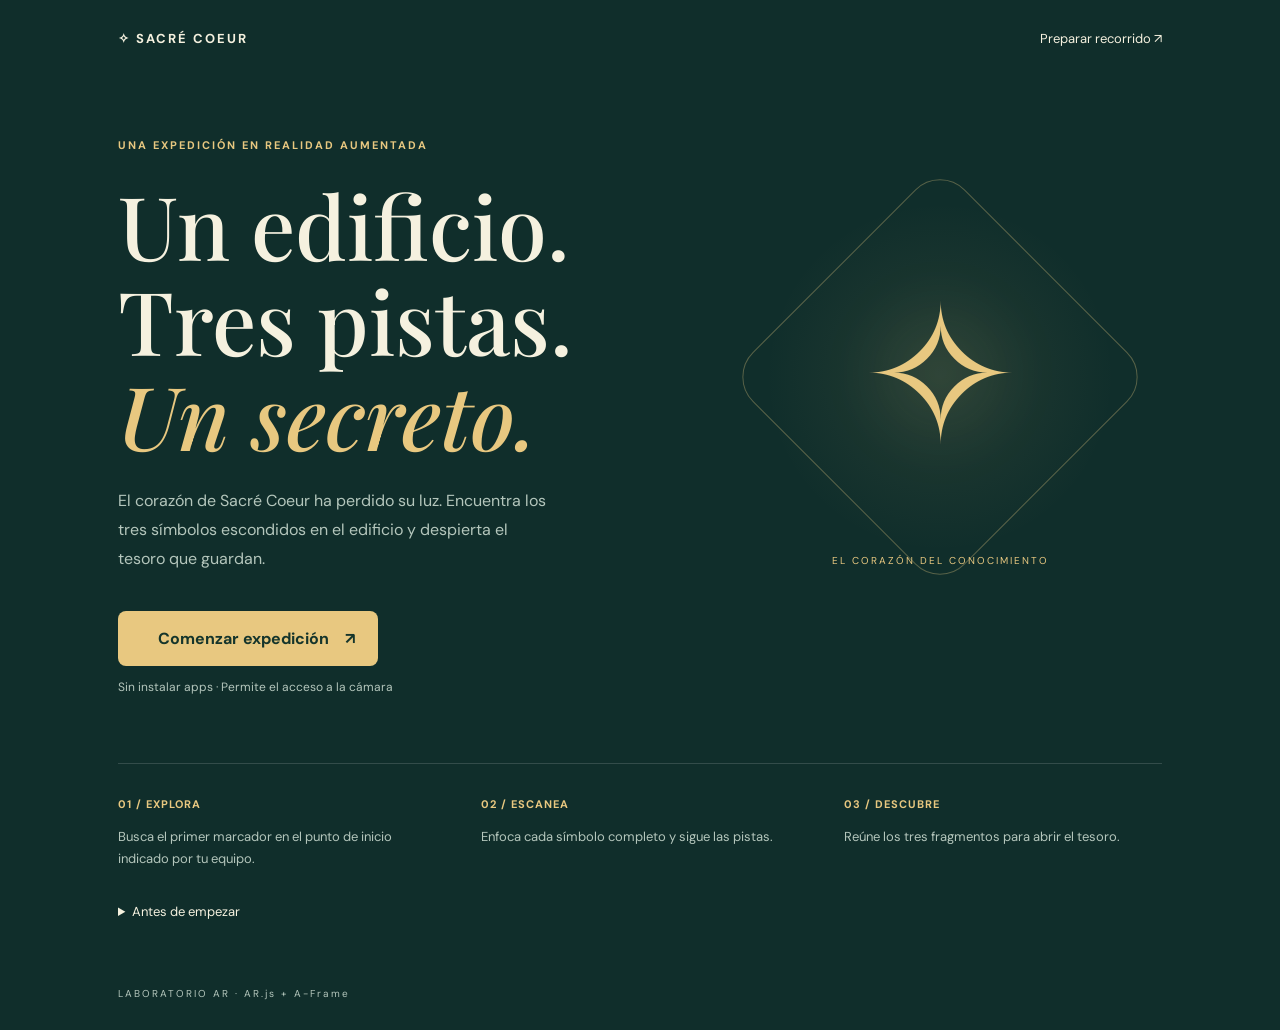
==== index.html @ b7a3cddf "initial commit" ====
<!doctype html><html lang="es"><head><meta charset="utf-8"><meta name="viewport" content="width=device-width,initial-scale=1,viewport-fit=cover"><meta name="theme-color" content="#102e2b"><title>El secreto de Sacré Coeur · AR</title><link rel="stylesheet" href="style.css"></head><body>
<div id="welcome" class="landing"><nav><a class="brand" href="./">✧ SACRÉ COEUR</a><a href="preparar.html">Preparar recorrido ↗</a></nav><main><p class="eyebrow">UNA EXPEDICIÓN EN REALIDAD AUMENTADA</p><h1>Un edificio.<br>Tres pistas.<br><em>Un secreto.</em></h1><p class="intro">El corazón de Sacré Coeur ha perdido su luz. Encuentra los tres símbolos escondidos en el edificio y despierta el tesoro que guardan.</p><div class="artifact" aria-hidden="true"><div class="orbit"></div><span>✧</span><small>EL CORAZÓN DEL CONOCIMIENTO</small></div><button id="start" class="primary">Comenzar expedición <span>↗</span></button><p class="micro">Sin instalar apps · Permite el acceso a la cámara</p><section class="steps"><div><b>01 / EXPLORA</b><p>Busca el primer marcador en el punto de inicio indicado por tu equipo.</p></div><div><b>02 / ESCANEA</b><p>Enfoca cada símbolo completo y sigue las pistas.</p></div><div><b>03 / DESCUBRE</b><p>Reúne los tres fragmentos para abrir el tesoro.</p></div></section><details><summary>Antes de empezar</summary><p>Usa Safari en iPhone o Chrome en Android, con buena luz. Mantén el borde negro del marcador completo dentro de la cámara. La cámara se procesa en tu dispositivo: no grabamos ni enviamos imágenes. El progreso se guarda en este navegador.</p></details><p id="resume" class="micro"></p></main><footer>LABORATORIO AR · AR.js + A-Frame</footer></div>
<div id="hud" hidden><header><a href="./" class="brand">✧ SACRÉ COEUR</a><button id="sound" aria-pressed="true">Sonido: sí</button><button id="exit">Salir</button></header><div class="stats"><span id="progress">0 / 3 fragmentos</span><span id="timer">00:00</span></div><ol id="inventory"><li>◈ Brújula</li><li>⚿ Llave</li><li>✧ Cristal</li></ol><div class="reticle" aria-hidden="true"></div><div class="scan-label" id="status" role="status">Preparando cámara…</div><section class="clue" aria-live="polite"><p class="eyebrow" id="chapter">TU MISIÓN</p><h2 id="clue-title">Encuentra la brújula</h2><p id="clue-text">Busca el marcador inicial en el punto de encuentro del recorrido.</p><details><summary>Ayuda para escanear</summary><p>Enfoca el papel sin reflejos, a unos 30–60 cm. No tapes el borde negro. Si la cámara está bloqueada, habilítala en los permisos del navegador y vuelve a entrar.</p></details><button id="retry" hidden>Volver a intentar</button><button id="reset">Reiniciar progreso</button></section></div>
<dialog id="win"><p class="eyebrow">EXPEDICIÓN COMPLETADA</p><div class="win-gem">✧</div><h2>¡Encontraste el tesoro!</h2><p>El corazón del conocimiento vuelve a brillar. La curiosidad, el ingenio y la colaboración eran las tres claves de Sacré Coeur.</p><p id="result"></p><button id="continue" class="primary">Ver el tesoro en AR</button><p class="micro">Apunta de nuevo al marcador del cristal.</p></dialog><script type="module" src="game.js"></script></body></html>
---- style.css ----
@import url('https://fonts.googleapis.com/css2?family=DM+Sans:wght@400;500;600;700&family=Playfair+Display:ital,wght@0,500;0,600;1,500&display=swap');
:root{color-scheme:dark;--bg:#102e2b;--gold:#e8c880;--muted:#b4c6bc}*{box-sizing:border-box}body{margin:0;background:var(--bg);color:#f5f1df;font-family:'DM Sans',sans-serif}button,a{touch-action:manipulation}a{color:inherit}button{font:inherit;cursor:pointer;border:1px solid #ffffff30;border-radius:8px;padding:10px 15px;background:#173d36;color:inherit}button:focus-visible,a:focus-visible,summary:focus-visible{outline:3px solid var(--gold);outline-offset:4px}[hidden]{display:none!important}nav,footer,main{max-width:1100px;margin:auto}nav{display:flex;justify-content:space-between;padding:30px 28px;font-size:13px}nav a{text-decoration:none}.brand{letter-spacing:2px;font-weight:700;font-size:13px;text-decoration:none}main{position:relative;padding:50px 28px 25px}.eyebrow{font-size:11px;font-weight:700;letter-spacing:2px;color:var(--gold)}h1{font-family:'Playfair Display',Georgia,serif;font-size:clamp(52px,7vw,88px);line-height:1.08;font-weight:500;margin:25px 0}h1 em{color:var(--gold)}.intro{max-width:430px;line-height:1.8;color:var(--muted);font-size:16px}.primary{background:var(--gold);color:#15352b;border:0;padding:17px 23px;font-weight:700;min-width:260px;margin-top:22px}.primary span{float:right}.micro{font-size:12px;color:var(--muted);line-height:1.6}.artifact{position:absolute;right:60px;top:110px;width:380px;height:380px;display:grid;place-items:center;background:radial-gradient(ellipse,#e8c88018,transparent 65%)}.artifact span{font-size:190px;color:var(--gold);text-shadow:0 0 80px #e8c88055}.orbit{position:absolute;width:300px;height:300px;border:1px solid #e8c88055;transform:rotate(45deg);border-radius:35px}.artifact small{position:absolute;bottom:0;font-size:10px;letter-spacing:2px;color:var(--gold)}.steps{margin-top:65px;border-top:1px solid #ffffff25;display:grid;grid-template-columns:repeat(3,1fr);gap:45px;padding-top:28px}.steps b{font-size:11px;color:var(--gold);letter-spacing:1px}.steps p,details p{font-size:13px;color:var(--muted);line-height:1.7}details{margin-top:20px;max-width:650px}summary{cursor:pointer;font-size:13px}footer{padding:30px 28px;color:var(--muted);letter-spacing:2px;font-size:10px}#hud{position:fixed;inset:0;z-index:20;pointer-events:none;padding:18px;background:linear-gradient(#061d25aa,transparent 35%,transparent 55%,#061d2599)}#hud header{display:flex;gap:10px;align-items:center}#hud header .brand{margin-right:auto}#hud button,#hud details,#hud a{pointer-events:auto}.stats{display:flex;justify-content:space-between;margin-top:20px;font-weight:700;text-shadow:0 2px 8px black}#inventory{list-style:none;display:flex;gap:8px;padding:0;font-size:12px}#inventory li{padding:10px;border-radius:20px;background:#102e2bd9;border:1px solid #ffffff40}#inventory li.found{color:var(--gold);border-color:var(--gold)}.reticle{position:absolute;top:35%;left:50%;transform:translateX(-50%);width:150px;height:150px;border:2px dashed #ffffffb0;border-radius:18px}.scan-label{position:absolute;top:calc(35% + 165px);left:20px;right:20px;text-align:center;font-size:12px;text-shadow:0 1px 5px black}.clue{position:absolute;bottom:max(18px,env(safe-area-inset-bottom));left:18px;right:18px;max-width:600px;margin:auto;background:#102e2bf2;border:1px solid #e8c88055;border-radius:18px;padding:20px;max-height:38vh;overflow:auto;pointer-events:auto}.clue h2{font-family:Georgia,serif;margin:8px 0;font-size:26px}.clue p{font-size:14px;line-height:1.6;margin:8px 0}.clue button{font-size:11px;margin-top:10px}.clue details{margin-top:10px}dialog{border:1px solid var(--gold);border-radius:22px;background:var(--bg);color:inherit;max-width:460px;text-align:center;padding:32px}dialog::backdrop{background:#061a16db}dialog h2{font:36px Georgia,serif}dialog p{line-height:1.7}.win-gem{font-size:110px;color:var(--gold);animation:glow 2s infinite alternate}@keyframes glow{to{filter:drop-shadow(0 0 25px #e8c880)}}a-scene{position:fixed!important;inset:0;z-index:1}.arjs-loader{display:none}body.playing{background:transparent}body.playing #welcome{display:none}@media(max-width:760px){main{padding-top:25px}.artifact{position:relative;right:auto;top:auto;width:100%;height:210px;margin:10px 0}.artifact span{font-size:130px}.orbit{width:165px;height:165px;border-radius:18px}.artifact small{bottom:0}.steps{gap:18px;margin-top:35px}.steps p{font-size:12px}nav{padding:25px 22px}h1{font-size:55px}.primary{width:100%}#hud header button{padding:8px;font-size:11px}.clue{padding:16px}}@media(prefers-reduced-motion:reduce){*{animation:none!important}}
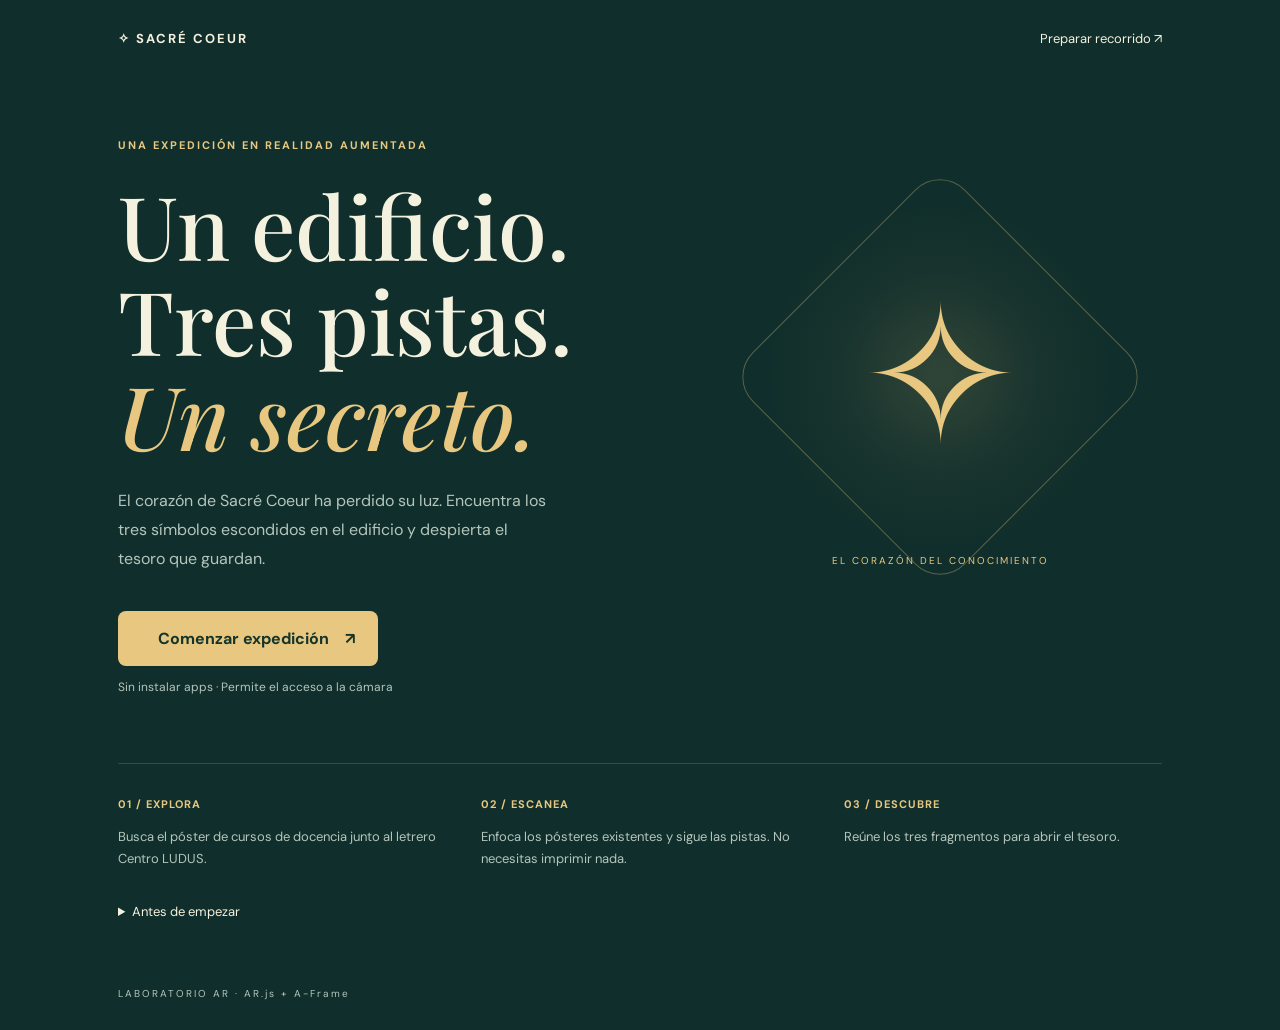
==== commit 0e414eb3: "feat: Implement AR experience with new poster recognition and updated assets - Added new target asse" ====
--- a/index.html
+++ b/index.html
@@ -1,4 +1,4 @@
 <!doctype html><html lang="es"><head><meta charset="utf-8"><meta name="viewport" content="width=device-width,initial-scale=1,viewport-fit=cover"><meta name="theme-color" content="#102e2b"><title>El secreto de Sacré Coeur · AR</title><link rel="stylesheet" href="style.css"></head><body>
-<div id="welcome" class="landing"><nav><a class="brand" href="./">✧ SACRÉ COEUR</a><a href="preparar.html">Preparar recorrido ↗</a></nav><main><p class="eyebrow">UNA EXPEDICIÓN EN REALIDAD AUMENTADA</p><h1>Un edificio.<br>Tres pistas.<br><em>Un secreto.</em></h1><p class="intro">El corazón de Sacré Coeur ha perdido su luz. Encuentra los tres símbolos escondidos en el edificio y despierta el tesoro que guardan.</p><div class="artifact" aria-hidden="true"><div class="orbit"></div><span>✧</span><small>EL CORAZÓN DEL CONOCIMIENTO</small></div><button id="start" class="primary">Comenzar expedición <span>↗</span></button><p class="micro">Sin instalar apps · Permite el acceso a la cámara</p><section class="steps"><div><b>01 / EXPLORA</b><p>Busca el primer marcador en el punto de inicio indicado por tu equipo.</p></div><div><b>02 / ESCANEA</b><p>Enfoca cada símbolo completo y sigue las pistas.</p></div><div><b>03 / DESCUBRE</b><p>Reúne los tres fragmentos para abrir el tesoro.</p></div></section><details><summary>Antes de empezar</summary><p>Usa Safari en iPhone o Chrome en Android, con buena luz. Mantén el borde negro del marcador completo dentro de la cámara. La cámara se procesa en tu dispositivo: no grabamos ni enviamos imágenes. El progreso se guarda en este navegador.</p></details><p id="resume" class="micro"></p></main><footer>LABORATORIO AR · AR.js + A-Frame</footer></div>
-<div id="hud" hidden><header><a href="./" class="brand">✧ SACRÉ COEUR</a><button id="sound" aria-pressed="true">Sonido: sí</button><button id="exit">Salir</button></header><div class="stats"><span id="progress">0 / 3 fragmentos</span><span id="timer">00:00</span></div><ol id="inventory"><li>◈ Brújula</li><li>⚿ Llave</li><li>✧ Cristal</li></ol><div class="reticle" aria-hidden="true"></div><div class="scan-label" id="status" role="status">Preparando cámara…</div><section class="clue" aria-live="polite"><p class="eyebrow" id="chapter">TU MISIÓN</p><h2 id="clue-title">Encuentra la brújula</h2><p id="clue-text">Busca el marcador inicial en el punto de encuentro del recorrido.</p><details><summary>Ayuda para escanear</summary><p>Enfoca el papel sin reflejos, a unos 30–60 cm. No tapes el borde negro. Si la cámara está bloqueada, habilítala en los permisos del navegador y vuelve a entrar.</p></details><button id="retry" hidden>Volver a intentar</button><button id="reset">Reiniciar progreso</button></section></div>
-<dialog id="win"><p class="eyebrow">EXPEDICIÓN COMPLETADA</p><div class="win-gem">✧</div><h2>¡Encontraste el tesoro!</h2><p>El corazón del conocimiento vuelve a brillar. La curiosidad, el ingenio y la colaboración eran las tres claves de Sacré Coeur.</p><p id="result"></p><button id="continue" class="primary">Ver el tesoro en AR</button><p class="micro">Apunta de nuevo al marcador del cristal.</p></dialog><script type="module" src="game.js"></script></body></html>
+<div id="welcome" class="landing"><nav><a class="brand" href="./">✧ SACRÉ COEUR</a><a href="preparar.html">Preparar recorrido ↗</a></nav><main><p class="eyebrow">UNA EXPEDICIÓN EN REALIDAD AUMENTADA</p><h1>Un edificio.<br>Tres pistas.<br><em>Un secreto.</em></h1><p class="intro">El corazón de Sacré Coeur ha perdido su luz. Encuentra los tres símbolos escondidos en el edificio y despierta el tesoro que guardan.</p><div class="artifact" aria-hidden="true"><div class="orbit"></div><span>✧</span><small>EL CORAZÓN DEL CONOCIMIENTO</small></div><button id="start" class="primary">Comenzar expedición <span>↗</span></button><p class="micro">Sin instalar apps · Permite el acceso a la cámara</p><section class="steps"><div><b>01 / EXPLORA</b><p>Busca el póster de cursos de docencia junto al letrero Centro LUDUS.</p></div><div><b>02 / ESCANEA</b><p>Enfoca los pósteres existentes y sigue las pistas. No necesitas imprimir nada.</p></div><div><b>03 / DESCUBRE</b><p>Reúne los tres fragmentos para abrir el tesoro.</p></div></section><details><summary>Antes de empezar</summary><p>Usa Safari en iPhone o Chrome en Android, con buena luz. Enfoca el póster completo y evita reflejos. No necesitas un borde negro ni escanear el QR. La cámara se procesa en tu dispositivo: no grabamos ni enviamos imágenes. El progreso se guarda en este navegador.</p></details><p id="resume" class="micro"></p></main><footer>LABORATORIO AR · AR.js + A-Frame</footer></div>
+<div id="hud" hidden><header><a href="./" class="brand">✧ SACRÉ COEUR</a><button id="sound" aria-pressed="true">Sonido: sí</button><button id="exit">Salir</button></header><div class="stats"><span id="progress">0 / 3 fragmentos</span><span id="timer">00:00</span></div><ol id="inventory"><li>◈ Brújula</li><li>⚿ Llave</li><li>✧ Cristal</li></ol><div class="reticle" aria-hidden="true"></div><div class="scan-label" id="status" role="status">Preparando cámara…</div><section class="clue" aria-live="polite"><p class="eyebrow" id="chapter">TU MISIÓN</p><h2 id="clue-title">Encuentra la brújula</h2><p id="clue-text">Busca el póster de cursos de docencia junto al letrero Centro LUDUS.</p><details><summary>Ver el póster que debo buscar</summary><p id="target-name"></p><img id="target-preview" alt="Referencia del póster objetivo" style="max-height:220px;max-width:100%;display:block;margin:auto"><p>La referencia fue recortada de las fotos proporcionadas.</p></details><details><summary>Ayuda para reconocer el póster</summary><p>Acércate hasta que el póster completo ocupe buena parte de la cámara. Mantén el celular quieto y evita reflejos. El reconocimiento utiliza el diseño completo, no el enlace del QR. Si la cámara está bloqueada, habilítala en los permisos del navegador y vuelve a entrar.</p></details><button id="next" class="primary" hidden>Continuar →</button><button id="retry" hidden>Volver a intentar</button><button id="reset">Reiniciar progreso</button></section></div>
+<dialog id="win"><p class="eyebrow">EXPEDICIÓN COMPLETADA</p><div class="win-gem">✧</div><h2>¡Encontraste el tesoro!</h2><p>El corazón del conocimiento vuelve a brillar. La curiosidad, el ingenio y la colaboración eran las tres claves de Sacré Coeur.</p><p id="result"></p><button id="continue" class="primary">Ver el tesoro en AR</button><p class="micro">Apunta de nuevo al póster de Bienestar Estudiantil.</p></dialog><script type="module" src="game.js"></script></body></html>
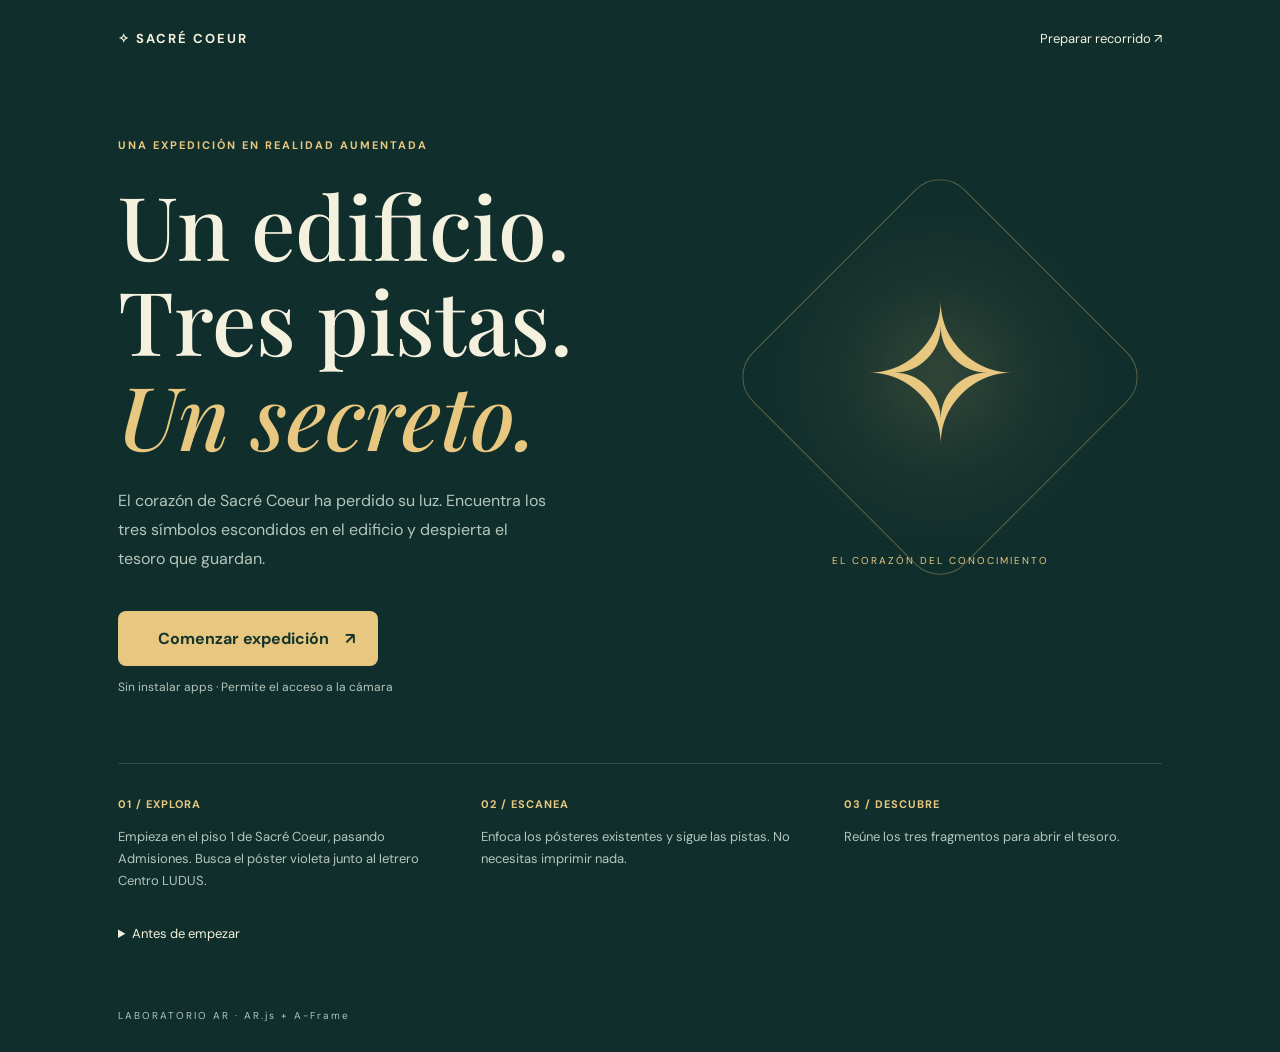
==== commit 902cda48: "Restore visible AR discoveries and treasure and clarify the activity route" ====
--- a/index.html
+++ b/index.html
@@ -1,4 +1,4 @@
-<!doctype html><html lang="es"><head><meta charset="utf-8"><meta name="viewport" content="width=device-width,initial-scale=1,viewport-fit=cover"><meta name="theme-color" content="#102e2b"><title>El secreto de Sacré Coeur · AR</title><link rel="stylesheet" href="style.css"></head><body>
-<div id="welcome" class="landing"><nav><a class="brand" href="./">✧ SACRÉ COEUR</a><a href="preparar.html">Preparar recorrido ↗</a></nav><main><p class="eyebrow">UNA EXPEDICIÓN EN REALIDAD AUMENTADA</p><h1>Un edificio.<br>Tres pistas.<br><em>Un secreto.</em></h1><p class="intro">El corazón de Sacré Coeur ha perdido su luz. Encuentra los tres símbolos escondidos en el edificio y despierta el tesoro que guardan.</p><div class="artifact" aria-hidden="true"><div class="orbit"></div><span>✧</span><small>EL CORAZÓN DEL CONOCIMIENTO</small></div><button id="start" class="primary">Comenzar expedición <span>↗</span></button><p class="micro">Sin instalar apps · Permite el acceso a la cámara</p><section class="steps"><div><b>01 / EXPLORA</b><p>Busca el póster de cursos de docencia junto al letrero Centro LUDUS.</p></div><div><b>02 / ESCANEA</b><p>Enfoca los pósteres existentes y sigue las pistas. No necesitas imprimir nada.</p></div><div><b>03 / DESCUBRE</b><p>Reúne los tres fragmentos para abrir el tesoro.</p></div></section><details><summary>Antes de empezar</summary><p>Usa Safari en iPhone o Chrome en Android, con buena luz. Enfoca el póster completo y evita reflejos. No necesitas un borde negro ni escanear el QR. La cámara se procesa en tu dispositivo: no grabamos ni enviamos imágenes. El progreso se guarda en este navegador.</p></details><p id="resume" class="micro"></p></main><footer>LABORATORIO AR · AR.js + A-Frame</footer></div>
-<div id="hud" hidden><header><a href="./" class="brand">✧ SACRÉ COEUR</a><button id="sound" aria-pressed="true">Sonido: sí</button><button id="exit">Salir</button></header><div class="stats"><span id="progress">0 / 3 fragmentos</span><span id="timer">00:00</span></div><ol id="inventory"><li>◈ Brújula</li><li>⚿ Llave</li><li>✧ Cristal</li></ol><div class="reticle" aria-hidden="true"></div><div class="scan-label" id="status" role="status">Preparando cámara…</div><section class="clue" aria-live="polite"><p class="eyebrow" id="chapter">TU MISIÓN</p><h2 id="clue-title">Encuentra la brújula</h2><p id="clue-text">Busca el póster de cursos de docencia junto al letrero Centro LUDUS.</p><details><summary>Ver el póster que debo buscar</summary><p id="target-name"></p><img id="target-preview" alt="Referencia del póster objetivo" style="max-height:220px;max-width:100%;display:block;margin:auto"><p>La referencia fue recortada de las fotos proporcionadas.</p></details><details><summary>Ayuda para reconocer el póster</summary><p>Acércate hasta que el póster completo ocupe buena parte de la cámara. Mantén el celular quieto y evita reflejos. El reconocimiento utiliza el diseño completo, no el enlace del QR. Si la cámara está bloqueada, habilítala en los permisos del navegador y vuelve a entrar.</p></details><button id="next" class="primary" hidden>Continuar →</button><button id="retry" hidden>Volver a intentar</button><button id="reset">Reiniciar progreso</button></section></div>
-<dialog id="win"><p class="eyebrow">EXPEDICIÓN COMPLETADA</p><div class="win-gem">✧</div><h2>¡Encontraste el tesoro!</h2><p>El corazón del conocimiento vuelve a brillar. La curiosidad, el ingenio y la colaboración eran las tres claves de Sacré Coeur.</p><p id="result"></p><button id="continue" class="primary">Ver el tesoro en AR</button><p class="micro">Apunta de nuevo al póster de Bienestar Estudiantil.</p></dialog><script type="module" src="game.js"></script></body></html>
+<!doctype html><html lang="es"><head><meta charset="utf-8"><meta name="viewport" content="width=device-width,initial-scale=1,viewport-fit=cover"><meta name="theme-color" content="#102e2b"><title>El secreto de Sacré Coeur · AR</title><link rel="stylesheet" href="style.css?v=20261027-visual1"></head><body>
+<div id="welcome" class="landing"><nav><a class="brand" href="./">✧ SACRÉ COEUR</a><a href="preparar.html">Preparar recorrido ↗</a></nav><main><p class="eyebrow">UNA EXPEDICIÓN EN REALIDAD AUMENTADA</p><h1>Un edificio.<br>Tres pistas.<br><em>Un secreto.</em></h1><p class="intro">El corazón de Sacré Coeur ha perdido su luz. Encuentra los tres símbolos escondidos en el edificio y despierta el tesoro que guardan.</p><div class="artifact" aria-hidden="true"><div class="orbit"></div><span>✧</span><small>EL CORAZÓN DEL CONOCIMIENTO</small></div><button id="start" class="primary">Comenzar expedición <span>↗</span></button><button id="saved-treasure" hidden>Ver el tesoro encontrado</button><p class="micro">Sin instalar apps · Permite el acceso a la cámara</p><section class="steps"><div><b>01 / EXPLORA</b><p>Empieza en el piso 1 de Sacré Coeur, pasando Admisiones. Busca el póster violeta junto al letrero Centro LUDUS.</p></div><div><b>02 / ESCANEA</b><p>Enfoca los pósteres existentes y sigue las pistas. No necesitas imprimir nada.</p></div><div><b>03 / DESCUBRE</b><p>Reúne los tres fragmentos para abrir el tesoro.</p></div></section><details><summary>Antes de empezar</summary><p>Usa Safari en iPhone o Chrome en Android, con buena luz. Enfoca el póster completo y evita reflejos. No necesitas un borde negro ni escanear el QR. La cámara se procesa en tu dispositivo: no grabamos ni enviamos imágenes. El progreso se guarda en este navegador.</p></details><p id="resume" class="micro"></p></main><footer>LABORATORIO AR · AR.js + A-Frame</footer></div>
+<div id="hud" hidden><header><a href="./" class="brand">✧ SACRÉ COEUR</a><button id="sound" aria-pressed="true">Sonido: sí</button><button id="exit">Salir</button></header><div class="stats"><span id="progress">0 / 3 fragmentos</span><span id="timer">00:00</span></div><ol id="inventory"><li><img src="assets/items/compass.svg" alt="" width="24" height="24">Brújula</li><li><img src="assets/items/key.svg" alt="" width="24" height="24">Llave</li><li><img src="assets/items/crystal.svg" alt="" width="24" height="24">Cristal</li></ol><div class="reticle" aria-hidden="true"></div><div class="scan-label" id="status" role="status">Preparando cámara…</div><section class="clue" aria-live="polite"><div class="clue-content"><div id="discovery" class="discovery" hidden><img id="discovery-image" alt="" width="96" height="96"><div><p class="eyebrow">FRAGMENTO ENCONTRADO</p><h3 id="discovery-name"></h3><p id="discovery-text"></p></div></div><p class="eyebrow" id="chapter">TU MISIÓN</p><h2 id="clue-title">Encuentra la brújula</h2><p id="clue-text">Empieza en el piso 1 de Sacré Coeur, pasando Admisiones. Busca el póster violeta junto al letrero Centro LUDUS.</p><div id="scan-help"><details><summary>Ver el póster que debo buscar</summary><p id="target-name"></p><img id="target-preview" alt="Referencia del póster objetivo" style="max-height:220px;max-width:100%;display:block;margin:auto"><p>La referencia fue recortada de las fotos proporcionadas.</p></details><details><summary>Ayuda para reconocer el póster</summary><p>Acércate hasta que el póster completo ocupe buena parte de la cámara. Mantén el celular quieto y evita reflejos. El reconocimiento utiliza el diseño completo, no el enlace del QR. Si la cámara está bloqueada, habilítala en los permisos del navegador y vuelve a entrar.</p></details></div></div><div class="clue-actions"><button id="open-treasure" class="primary" hidden>Abrir el tesoro</button><button id="next" class="primary" hidden>Continuar →</button><button id="retry" hidden>Volver a intentar</button><button id="reset">Reiniciar progreso</button></div></section></div>
+<dialog id="win" aria-labelledby="win-title"><p class="eyebrow">EXPEDICIÓN COMPLETADA</p><img id="treasure-image" class="treasure-image" src="assets/items/treasure.svg" width="320" height="260" alt="Cofre abierto con el cristal del conocimiento brillando en su interior"><h2 id="win-title">¡Encontraste el tesoro!</h2><p>El corazón del conocimiento vuelve a brillar. La curiosidad, el ingenio y la colaboración eran las tres claves de Sacré Coeur.</p><p id="result"></p><button id="continue" class="primary">Ver el tesoro en AR</button><p class="micro">Apunta de nuevo al póster de Bienestar Estudiantil.</p></dialog><script type="module" src="game.js?v=20261027-visual1"></script></body></html>
--- a/style.css
+++ b/style.css
@@ -1,2 +1,11 @@
 @import url('https://fonts.googleapis.com/css2?family=DM+Sans:wght@400;500;600;700&family=Playfair+Display:ital,wght@0,500;0,600;1,500&display=swap');
 :root{color-scheme:dark;--bg:#102e2b;--gold:#e8c880;--muted:#b4c6bc}*{box-sizing:border-box}body{margin:0;background:var(--bg);color:#f5f1df;font-family:'DM Sans',sans-serif}button,a{touch-action:manipulation}a{color:inherit}button{font:inherit;cursor:pointer;border:1px solid #ffffff30;border-radius:8px;padding:10px 15px;background:#173d36;color:inherit}button:focus-visible,a:focus-visible,summary:focus-visible{outline:3px solid var(--gold);outline-offset:4px}[hidden]{display:none!important}nav,footer,main{max-width:1100px;margin:auto}nav{display:flex;justify-content:space-between;padding:30px 28px;font-size:13px}nav a{text-decoration:none}.brand{letter-spacing:2px;font-weight:700;font-size:13px;text-decoration:none}main{position:relative;padding:50px 28px 25px}.eyebrow{font-size:11px;font-weight:700;letter-spacing:2px;color:var(--gold)}h1{font-family:'Playfair Display',Georgia,serif;font-size:clamp(52px,7vw,88px);line-height:1.08;font-weight:500;margin:25px 0}h1 em{color:var(--gold)}.intro{max-width:430px;line-height:1.8;color:var(--muted);font-size:16px}.primary{background:var(--gold);color:#15352b;border:0;padding:17px 23px;font-weight:700;min-width:260px;margin-top:22px}.primary span{float:right}.micro{font-size:12px;color:var(--muted);line-height:1.6}.artifact{position:absolute;right:60px;top:110px;width:380px;height:380px;display:grid;place-items:center;background:radial-gradient(ellipse,#e8c88018,transparent 65%)}.artifact span{font-size:190px;color:var(--gold);text-shadow:0 0 80px #e8c88055}.orbit{position:absolute;width:300px;height:300px;border:1px solid #e8c88055;transform:rotate(45deg);border-radius:35px}.artifact small{position:absolute;bottom:0;font-size:10px;letter-spacing:2px;color:var(--gold)}.steps{margin-top:65px;border-top:1px solid #ffffff25;display:grid;grid-template-columns:repeat(3,1fr);gap:45px;padding-top:28px}.steps b{font-size:11px;color:var(--gold);letter-spacing:1px}.steps p,details p{font-size:13px;color:var(--muted);line-height:1.7}details{margin-top:20px;max-width:650px}summary{cursor:pointer;font-size:13px}footer{padding:30px 28px;color:var(--muted);letter-spacing:2px;font-size:10px}#hud{position:fixed;inset:0;z-index:20;pointer-events:none;padding:18px;background:linear-gradient(#061d25aa,transparent 35%,transparent 55%,#061d2599)}#hud header{display:flex;gap:10px;align-items:center}#hud header .brand{margin-right:auto}#hud button,#hud details,#hud a{pointer-events:auto}.stats{display:flex;justify-content:space-between;margin-top:20px;font-weight:700;text-shadow:0 2px 8px black}#inventory{list-style:none;display:flex;gap:8px;padding:0;font-size:12px}#inventory li{padding:10px;border-radius:20px;background:#102e2bd9;border:1px solid #ffffff40}#inventory li.found{color:var(--gold);border-color:var(--gold)}.reticle{position:absolute;top:35%;left:50%;transform:translateX(-50%);width:150px;height:150px;border:2px dashed #ffffffb0;border-radius:18px}.scan-label{position:absolute;top:calc(35% + 165px);left:20px;right:20px;text-align:center;font-size:12px;text-shadow:0 1px 5px black}.clue{position:absolute;bottom:max(18px,env(safe-area-inset-bottom));left:18px;right:18px;max-width:600px;margin:auto;background:#102e2bf2;border:1px solid #e8c88055;border-radius:18px;padding:20px;max-height:38vh;overflow:auto;pointer-events:auto}.clue h2{font-family:Georgia,serif;margin:8px 0;font-size:26px}.clue p{font-size:14px;line-height:1.6;margin:8px 0}.clue button{font-size:11px;margin-top:10px}.clue details{margin-top:10px}dialog{border:1px solid var(--gold);border-radius:22px;background:var(--bg);color:inherit;max-width:460px;text-align:center;padding:32px}dialog::backdrop{background:#061a16db}dialog h2{font:36px Georgia,serif}dialog p{line-height:1.7}.win-gem{font-size:110px;color:var(--gold);animation:glow 2s infinite alternate}@keyframes glow{to{filter:drop-shadow(0 0 25px #e8c880)}}a-scene{position:fixed!important;inset:0;z-index:1}.arjs-loader{display:none}body.playing{background:transparent}body.playing #welcome{display:none}@media(max-width:760px){main{padding-top:25px}.artifact{position:relative;right:auto;top:auto;width:100%;height:210px;margin:10px 0}.artifact span{font-size:130px}.orbit{width:165px;height:165px;border-radius:18px}.artifact small{bottom:0}.steps{gap:18px;margin-top:35px}.steps p{font-size:12px}nav{padding:25px 22px}h1{font-size:55px}.primary{width:100%}#hud header button{padding:8px;font-size:11px}.clue{padding:16px}}@media(prefers-reduced-motion:reduce){*{animation:none!important}}
+
+body.playing{position:fixed;inset:0;overflow:hidden}#arjs-video{position:fixed!important}body.ar-paused{background:var(--bg)}body.ar-paused .reticle{display:none}
+
+#inventory li{display:flex;align-items:center;gap:5px}#inventory img{opacity:.4}#inventory .found img{opacity:1}.discovery{display:flex;gap:14px;align-items:center;margin-bottom:16px;padding-bottom:16px;border-bottom:1px solid #e8c88055}.discovery img{flex:0 0 96px;width:96px;height:96px}.discovery h3{font:22px Georgia,serif;color:var(--gold);margin:5px 0}.discovery p{font-size:13px}.discovery .eyebrow{font-size:10px}.treasure-image{display:block;width:min(100%,280px);height:auto;margin:0 auto}#win{max-height:90dvh;overflow:auto}#win h2{margin:12px 0}#win .primary{min-width:0;width:100%}#saved-treasure{display:block;margin-top:12px}#open-treasure{min-width:0}
+@media(max-width:400px){#inventory{gap:5px}#inventory li{font-size:11px;padding:8px}.discovery{gap:10px}.discovery img{width:76px;height:76px;flex-basis:76px}.discovery h3{font-size:20px}}
+
+.clue{display:flex;flex-direction:column;overflow:hidden;max-height:42dvh}.clue-content{overflow:auto;min-height:0;flex:1}.clue-actions{flex-shrink:0;display:flex;gap:8px;align-items:center}.clue-actions .primary{flex:1;min-width:0;width:auto;margin-top:10px;font-size:12px}.clue-actions button:not(.primary){font-size:10px;padding:10px 8px}
+
+body.has-discovery .reticle{display:none}
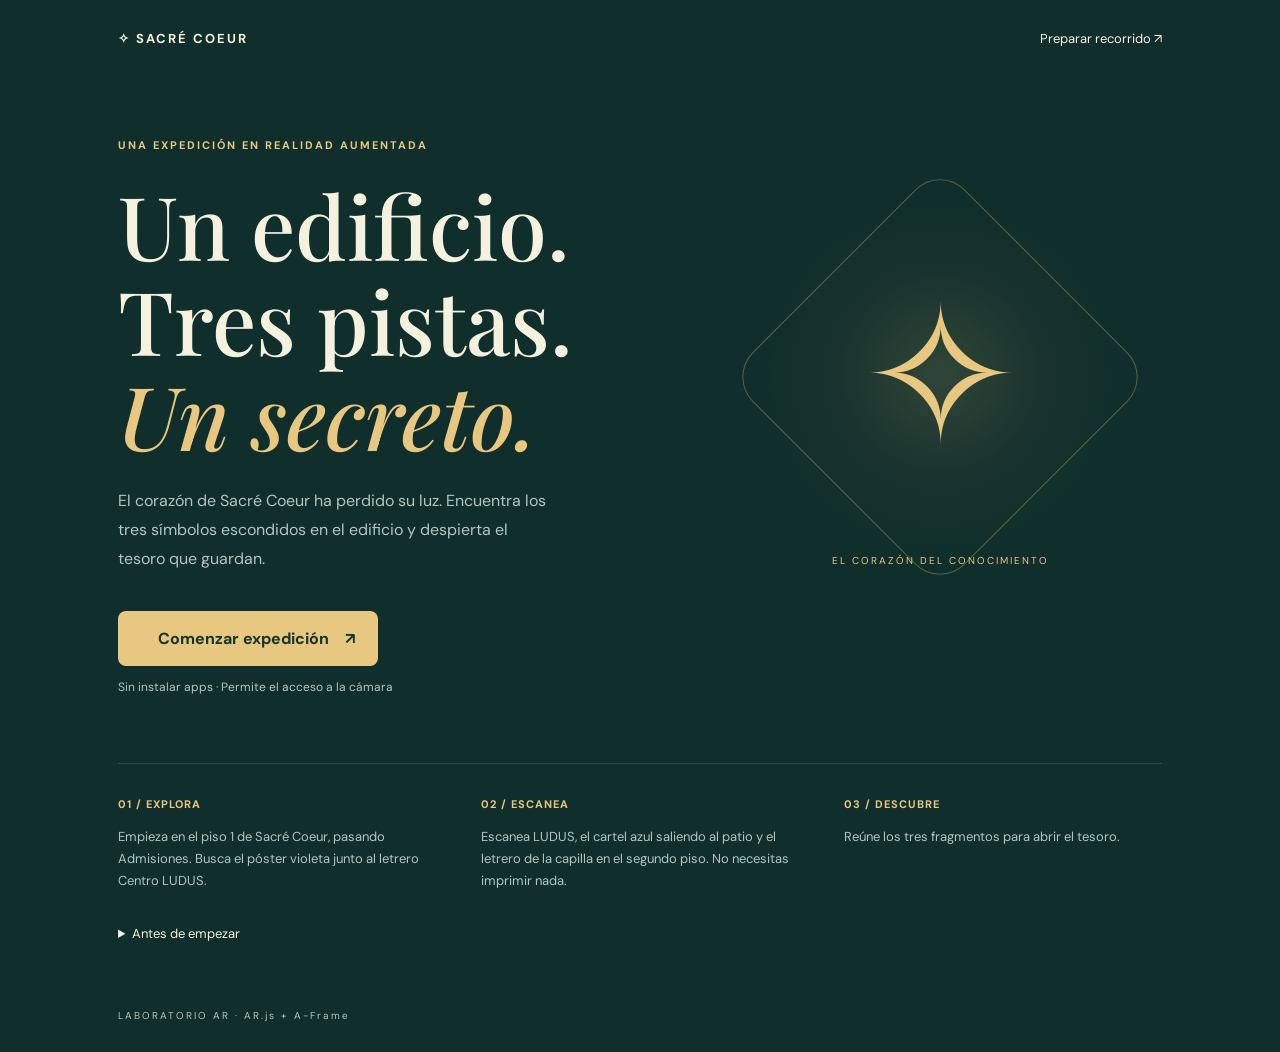
==== commit 90118632: "Replace retired posters with patio and chapel NFT landmarks" ====
--- a/index.html
+++ b/index.html
@@ -1,4 +1,4 @@
-<!doctype html><html lang="es"><head><meta charset="utf-8"><meta name="viewport" content="width=device-width,initial-scale=1,viewport-fit=cover"><meta name="theme-color" content="#102e2b"><title>El secreto de Sacré Coeur · AR</title><link rel="stylesheet" href="style.css?v=20261027-visual1"></head><body>
-<div id="welcome" class="landing"><nav><a class="brand" href="./">✧ SACRÉ COEUR</a><a href="preparar.html">Preparar recorrido ↗</a></nav><main><p class="eyebrow">UNA EXPEDICIÓN EN REALIDAD AUMENTADA</p><h1>Un edificio.<br>Tres pistas.<br><em>Un secreto.</em></h1><p class="intro">El corazón de Sacré Coeur ha perdido su luz. Encuentra los tres símbolos escondidos en el edificio y despierta el tesoro que guardan.</p><div class="artifact" aria-hidden="true"><div class="orbit"></div><span>✧</span><small>EL CORAZÓN DEL CONOCIMIENTO</small></div><button id="start" class="primary">Comenzar expedición <span>↗</span></button><button id="saved-treasure" hidden>Ver el tesoro encontrado</button><p class="micro">Sin instalar apps · Permite el acceso a la cámara</p><section class="steps"><div><b>01 / EXPLORA</b><p>Empieza en el piso 1 de Sacré Coeur, pasando Admisiones. Busca el póster violeta junto al letrero Centro LUDUS.</p></div><div><b>02 / ESCANEA</b><p>Enfoca los pósteres existentes y sigue las pistas. No necesitas imprimir nada.</p></div><div><b>03 / DESCUBRE</b><p>Reúne los tres fragmentos para abrir el tesoro.</p></div></section><details><summary>Antes de empezar</summary><p>Usa Safari en iPhone o Chrome en Android, con buena luz. Enfoca el póster completo y evita reflejos. No necesitas un borde negro ni escanear el QR. La cámara se procesa en tu dispositivo: no grabamos ni enviamos imágenes. El progreso se guarda en este navegador.</p></details><p id="resume" class="micro"></p></main><footer>LABORATORIO AR · AR.js + A-Frame</footer></div>
-<div id="hud" hidden><header><a href="./" class="brand">✧ SACRÉ COEUR</a><button id="sound" aria-pressed="true">Sonido: sí</button><button id="exit">Salir</button></header><div class="stats"><span id="progress">0 / 3 fragmentos</span><span id="timer">00:00</span></div><ol id="inventory"><li><img src="assets/items/compass.svg" alt="" width="24" height="24">Brújula</li><li><img src="assets/items/key.svg" alt="" width="24" height="24">Llave</li><li><img src="assets/items/crystal.svg" alt="" width="24" height="24">Cristal</li></ol><div class="reticle" aria-hidden="true"></div><div class="scan-label" id="status" role="status">Preparando cámara…</div><section class="clue" aria-live="polite"><div class="clue-content"><div id="discovery" class="discovery" hidden><img id="discovery-image" alt="" width="96" height="96"><div><p class="eyebrow">FRAGMENTO ENCONTRADO</p><h3 id="discovery-name"></h3><p id="discovery-text"></p></div></div><p class="eyebrow" id="chapter">TU MISIÓN</p><h2 id="clue-title">Encuentra la brújula</h2><p id="clue-text">Empieza en el piso 1 de Sacré Coeur, pasando Admisiones. Busca el póster violeta junto al letrero Centro LUDUS.</p><div id="scan-help"><details><summary>Ver el póster que debo buscar</summary><p id="target-name"></p><img id="target-preview" alt="Referencia del póster objetivo" style="max-height:220px;max-width:100%;display:block;margin:auto"><p>La referencia fue recortada de las fotos proporcionadas.</p></details><details><summary>Ayuda para reconocer el póster</summary><p>Acércate hasta que el póster completo ocupe buena parte de la cámara. Mantén el celular quieto y evita reflejos. El reconocimiento utiliza el diseño completo, no el enlace del QR. Si la cámara está bloqueada, habilítala en los permisos del navegador y vuelve a entrar.</p></details></div></div><div class="clue-actions"><button id="open-treasure" class="primary" hidden>Abrir el tesoro</button><button id="next" class="primary" hidden>Continuar →</button><button id="retry" hidden>Volver a intentar</button><button id="reset">Reiniciar progreso</button></div></section></div>
-<dialog id="win" aria-labelledby="win-title"><p class="eyebrow">EXPEDICIÓN COMPLETADA</p><img id="treasure-image" class="treasure-image" src="assets/items/treasure.svg" width="320" height="260" alt="Cofre abierto con el cristal del conocimiento brillando en su interior"><h2 id="win-title">¡Encontraste el tesoro!</h2><p>El corazón del conocimiento vuelve a brillar. La curiosidad, el ingenio y la colaboración eran las tres claves de Sacré Coeur.</p><p id="result"></p><button id="continue" class="primary">Ver el tesoro en AR</button><p class="micro">Apunta de nuevo al póster de Bienestar Estudiantil.</p></dialog><script type="module" src="game.js?v=20261027-visual1"></script></body></html>
+<!doctype html><html lang="es"><head><meta charset="utf-8"><meta name="viewport" content="width=device-width,initial-scale=1,viewport-fit=cover"><meta name="theme-color" content="#102e2b"><title>El secreto de Sacré Coeur · AR</title><link rel="stylesheet" href="style.css?v=20261028-spots1"></head><body>
+<div id="welcome" class="landing"><nav><a class="brand" href="./">✧ SACRÉ COEUR</a><a href="preparar.html">Preparar recorrido ↗</a></nav><main><p class="eyebrow">UNA EXPEDICIÓN EN REALIDAD AUMENTADA</p><h1>Un edificio.<br>Tres pistas.<br><em>Un secreto.</em></h1><p class="intro">El corazón de Sacré Coeur ha perdido su luz. Encuentra los tres símbolos escondidos en el edificio y despierta el tesoro que guardan.</p><div class="artifact" aria-hidden="true"><div class="orbit"></div><span>✧</span><small>EL CORAZÓN DEL CONOCIMIENTO</small></div><button id="start" class="primary">Comenzar expedición <span>↗</span></button><button id="saved-treasure" hidden>Ver el tesoro encontrado</button><p class="micro">Sin instalar apps · Permite el acceso a la cámara</p><section class="steps"><div><b>01 / EXPLORA</b><p>Empieza en el piso 1 de Sacré Coeur, pasando Admisiones. Busca el póster violeta junto al letrero Centro LUDUS.</p></div><div><b>02 / ESCANEA</b><p>Escanea LUDUS, el cartel azul saliendo al patio y el letrero de la capilla en el segundo piso. No necesitas imprimir nada.</p></div><div><b>03 / DESCUBRE</b><p>Reúne los tres fragmentos para abrir el tesoro.</p></div></section><details><summary>Antes de empezar</summary><p>Usa Safari en iPhone o Chrome en Android, con buena luz. Enfoca el póster o letrero completo y evita reflejos. No necesitas un borde negro ni escanear el QR. La cámara se procesa en tu dispositivo: no grabamos ni enviamos imágenes. El progreso se guarda en este navegador.</p></details><p id="resume" class="micro"></p></main><footer>LABORATORIO AR · AR.js + A-Frame</footer></div>
+<div id="hud" hidden><header><a href="./" class="brand">✧ SACRÉ COEUR</a><button id="sound" aria-pressed="true">Sonido: sí</button><button id="exit">Salir</button></header><div class="stats"><span id="progress">0 / 3 fragmentos</span><span id="timer">00:00</span></div><ol id="inventory"><li><img src="assets/items/compass.svg" alt="" width="24" height="24">Brújula</li><li><img src="assets/items/key.svg" alt="" width="24" height="24">Llave</li><li><img src="assets/items/crystal.svg" alt="" width="24" height="24">Cristal</li></ol><div class="reticle" aria-hidden="true"></div><div class="hud-bottom"><div class="scan-label" id="status" role="status">Preparando cámara…</div><section class="clue" aria-live="polite"><div class="clue-content"><div id="discovery" class="discovery" hidden><img id="discovery-image" alt="" width="96" height="96"><div><p class="eyebrow">FRAGMENTO ENCONTRADO</p><h3 id="discovery-name"></h3><p id="discovery-text"></p></div></div><p class="eyebrow" id="chapter">TU MISIÓN</p><h2 id="clue-title">Encuentra la brújula</h2><p id="clue-text">Empieza en el piso 1 de Sacré Coeur, pasando Admisiones. Busca el póster violeta junto al letrero Centro LUDUS.</p><div id="scan-help"><details><summary>Ver la referencia que debo buscar</summary><p id="target-name"></p><img id="target-preview" alt="Referencia del punto que debes encontrar" style="max-height:220px;max-width:100%;display:block;margin:auto"><p>La referencia fue recortada de las fotos proporcionadas.</p></details><details><summary>Ayuda para reconocer el punto</summary><p>Acércate hasta que la referencia completa ocupe buena parte de la cámara. Para la capilla, incluye las dos líneas del letrero. Mantén el celular quieto y evita reflejos. El reconocimiento utiliza el diseño de la referencia. El QR de LUDUS no abre el juego. Si la cámara está bloqueada, habilítala en los permisos del navegador y vuelve a entrar.</p></details></div></div><div class="clue-actions"><button id="open-treasure" class="primary" hidden>Abrir el tesoro</button><button id="next" class="primary" hidden>Continuar →</button><button id="retry" hidden>Volver a intentar</button><button id="reset" aria-label="Reiniciar progreso">Reiniciar</button></div></section></div></div>
+<dialog id="win" aria-labelledby="win-title"><p class="eyebrow">EXPEDICIÓN COMPLETADA</p><img id="treasure-image" class="treasure-image" src="assets/items/treasure.svg" width="320" height="260" alt="Cofre abierto con el cristal del conocimiento brillando en su interior"><h2 id="win-title">¡Encontraste el tesoro!</h2><p>El corazón del conocimiento vuelve a brillar. La curiosidad, el ingenio y la colaboración eran las tres claves de Sacré Coeur.</p><p id="result"></p><button id="continue" class="primary">Ver el tesoro en AR</button><p class="micro">Apunta de nuevo al letrero «Capilla del Encuentro».</p></dialog><script type="module" src="game.js?v=20261028-spots1"></script></body></html>
--- a/style.css
+++ b/style.css
@@ -1,11 +1,57 @@
 @import url('https://fonts.googleapis.com/css2?family=DM+Sans:wght@400;500;600;700&family=Playfair+Display:ital,wght@0,500;0,600;1,500&display=swap');
-:root{color-scheme:dark;--bg:#102e2b;--gold:#e8c880;--muted:#b4c6bc}*{box-sizing:border-box}body{margin:0;background:var(--bg);color:#f5f1df;font-family:'DM Sans',sans-serif}button,a{touch-action:manipulation}a{color:inherit}button{font:inherit;cursor:pointer;border:1px solid #ffffff30;border-radius:8px;padding:10px 15px;background:#173d36;color:inherit}button:focus-visible,a:focus-visible,summary:focus-visible{outline:3px solid var(--gold);outline-offset:4px}[hidden]{display:none!important}nav,footer,main{max-width:1100px;margin:auto}nav{display:flex;justify-content:space-between;padding:30px 28px;font-size:13px}nav a{text-decoration:none}.brand{letter-spacing:2px;font-weight:700;font-size:13px;text-decoration:none}main{position:relative;padding:50px 28px 25px}.eyebrow{font-size:11px;font-weight:700;letter-spacing:2px;color:var(--gold)}h1{font-family:'Playfair Display',Georgia,serif;font-size:clamp(52px,7vw,88px);line-height:1.08;font-weight:500;margin:25px 0}h1 em{color:var(--gold)}.intro{max-width:430px;line-height:1.8;color:var(--muted);font-size:16px}.primary{background:var(--gold);color:#15352b;border:0;padding:17px 23px;font-weight:700;min-width:260px;margin-top:22px}.primary span{float:right}.micro{font-size:12px;color:var(--muted);line-height:1.6}.artifact{position:absolute;right:60px;top:110px;width:380px;height:380px;display:grid;place-items:center;background:radial-gradient(ellipse,#e8c88018,transparent 65%)}.artifact span{font-size:190px;color:var(--gold);text-shadow:0 0 80px #e8c88055}.orbit{position:absolute;width:300px;height:300px;border:1px solid #e8c88055;transform:rotate(45deg);border-radius:35px}.artifact small{position:absolute;bottom:0;font-size:10px;letter-spacing:2px;color:var(--gold)}.steps{margin-top:65px;border-top:1px solid #ffffff25;display:grid;grid-template-columns:repeat(3,1fr);gap:45px;padding-top:28px}.steps b{font-size:11px;color:var(--gold);letter-spacing:1px}.steps p,details p{font-size:13px;color:var(--muted);line-height:1.7}details{margin-top:20px;max-width:650px}summary{cursor:pointer;font-size:13px}footer{padding:30px 28px;color:var(--muted);letter-spacing:2px;font-size:10px}#hud{position:fixed;inset:0;z-index:20;pointer-events:none;padding:18px;background:linear-gradient(#061d25aa,transparent 35%,transparent 55%,#061d2599)}#hud header{display:flex;gap:10px;align-items:center}#hud header .brand{margin-right:auto}#hud button,#hud details,#hud a{pointer-events:auto}.stats{display:flex;justify-content:space-between;margin-top:20px;font-weight:700;text-shadow:0 2px 8px black}#inventory{list-style:none;display:flex;gap:8px;padding:0;font-size:12px}#inventory li{padding:10px;border-radius:20px;background:#102e2bd9;border:1px solid #ffffff40}#inventory li.found{color:var(--gold);border-color:var(--gold)}.reticle{position:absolute;top:35%;left:50%;transform:translateX(-50%);width:150px;height:150px;border:2px dashed #ffffffb0;border-radius:18px}.scan-label{position:absolute;top:calc(35% + 165px);left:20px;right:20px;text-align:center;font-size:12px;text-shadow:0 1px 5px black}.clue{position:absolute;bottom:max(18px,env(safe-area-inset-bottom));left:18px;right:18px;max-width:600px;margin:auto;background:#102e2bf2;border:1px solid #e8c88055;border-radius:18px;padding:20px;max-height:38vh;overflow:auto;pointer-events:auto}.clue h2{font-family:Georgia,serif;margin:8px 0;font-size:26px}.clue p{font-size:14px;line-height:1.6;margin:8px 0}.clue button{font-size:11px;margin-top:10px}.clue details{margin-top:10px}dialog{border:1px solid var(--gold);border-radius:22px;background:var(--bg);color:inherit;max-width:460px;text-align:center;padding:32px}dialog::backdrop{background:#061a16db}dialog h2{font:36px Georgia,serif}dialog p{line-height:1.7}.win-gem{font-size:110px;color:var(--gold);animation:glow 2s infinite alternate}@keyframes glow{to{filter:drop-shadow(0 0 25px #e8c880)}}a-scene{position:fixed!important;inset:0;z-index:1}.arjs-loader{display:none}body.playing{background:transparent}body.playing #welcome{display:none}@media(max-width:760px){main{padding-top:25px}.artifact{position:relative;right:auto;top:auto;width:100%;height:210px;margin:10px 0}.artifact span{font-size:130px}.orbit{width:165px;height:165px;border-radius:18px}.artifact small{bottom:0}.steps{gap:18px;margin-top:35px}.steps p{font-size:12px}nav{padding:25px 22px}h1{font-size:55px}.primary{width:100%}#hud header button{padding:8px;font-size:11px}.clue{padding:16px}}@media(prefers-reduced-motion:reduce){*{animation:none!important}}
-
-body.playing{position:fixed;inset:0;overflow:hidden}#arjs-video{position:fixed!important}body.ar-paused{background:var(--bg)}body.ar-paused .reticle{display:none}
-
-#inventory li{display:flex;align-items:center;gap:5px}#inventory img{opacity:.4}#inventory .found img{opacity:1}.discovery{display:flex;gap:14px;align-items:center;margin-bottom:16px;padding-bottom:16px;border-bottom:1px solid #e8c88055}.discovery img{flex:0 0 96px;width:96px;height:96px}.discovery h3{font:22px Georgia,serif;color:var(--gold);margin:5px 0}.discovery p{font-size:13px}.discovery .eyebrow{font-size:10px}.treasure-image{display:block;width:min(100%,280px);height:auto;margin:0 auto}#win{max-height:90dvh;overflow:auto}#win h2{margin:12px 0}#win .primary{min-width:0;width:100%}#saved-treasure{display:block;margin-top:12px}#open-treasure{min-width:0}
-@media(max-width:400px){#inventory{gap:5px}#inventory li{font-size:11px;padding:8px}.discovery{gap:10px}.discovery img{width:76px;height:76px;flex-basis:76px}.discovery h3{font-size:20px}}
-
-.clue{display:flex;flex-direction:column;overflow:hidden;max-height:42dvh}.clue-content{overflow:auto;min-height:0;flex:1}.clue-actions{flex-shrink:0;display:flex;gap:8px;align-items:center}.clue-actions .primary{flex:1;min-width:0;width:auto;margin-top:10px;font-size:12px}.clue-actions button:not(.primary){font-size:10px;padding:10px 8px}
-
-body.has-discovery .reticle{display:none}
+html{-webkit-text-size-adjust:100%;text-size-adjust:100%}
+:root{color-scheme:dark;--bg:#102e2b;--gold:#e8c880;--muted:#b4c6bc}*{box-sizing:border-box}body{margin:0;background:var(--bg);color:#f5f1df;font-family:'DM Sans',sans-serif}button,a{touch-action:manipulation}a{color:inherit}button{font:inherit;cursor:pointer;border:1px solid #ffffff30;border-radius:8px;padding:10px 15px;background:#173d36;color:inherit}button:focus-visible,a:focus-visible,summary:focus-visible{outline:3px solid var(--gold);outline-offset:4px}[hidden]{display:none!important}nav,footer,main{max-width:1100px;margin:auto}nav{display:flex;justify-content:space-between;padding:30px 28px;font-size:13px}nav a{text-decoration:none}.brand{letter-spacing:2px;font-weight:700;font-size:13px;text-decoration:none}main{position:relative;padding:50px 28px 25px}.eyebrow{font-size:11px;font-weight:700;letter-spacing:2px;color:var(--gold)}h1{font-family:'Playfair Display',Georgia,serif;font-size:clamp(52px,7vw,88px);line-height:1.08;font-weight:500;margin:25px 0}h1 em{color:var(--gold)}.intro{max-width:430px;line-height:1.8;color:var(--muted);font-size:16px}.primary{background:var(--gold);color:#15352b;border:0;padding:17px 23px;font-weight:700;min-width:260px;margin-top:22px}.primary span{float:right}.micro{font-size:12px;color:var(--muted);line-height:1.6}.artifact{position:absolute;right:60px;top:110px;width:380px;height:380px;display:grid;place-items:center;background:radial-gradient(ellipse,#e8c88018,transparent 65%)}.artifact span{font-size:190px;color:var(--gold);text-shadow:0 0 80px #e8c88055}.orbit{position:absolute;width:300px;height:300px;border:1px solid #e8c88055;transform:rotate(45deg);border-radius:35px}.artifact small{position:absolute;bottom:0;font-size:10px;letter-spacing:2px;color:var(--gold)}.steps{margin-top:65px;border-top:1px solid #ffffff25;display:grid;grid-template-columns:repeat(3,1fr);gap:45px;padding-top:28px}.steps b{font-size:11px;color:var(--gold);letter-spacing:1px}.steps p,details p{font-size:13px;color:var(--muted);line-height:1.7}details{margin-top:20px;max-width:650px}summary{cursor:pointer;font-size:13px}footer{padding:30px 28px;color:var(--muted);letter-spacing:2px;font-size:10px}
+/* Camera HUD: content follows the visible Safari viewport, including toolbar changes. */
+#hud{position:fixed;inset:0;height:100vh;height:100dvh;z-index:20;pointer-events:none;padding:max(12px,env(safe-area-inset-top)) max(12px,env(safe-area-inset-right)) max(12px,env(safe-area-inset-bottom)) max(12px,env(safe-area-inset-left));background:linear-gradient(#061d25aa,transparent 32%,transparent 62%,#061d2599)}
+#hud header{display:flex;gap:8px;align-items:center;min-height:36px}
+#hud header .brand{margin-right:auto;font-size:12px;letter-spacing:1.5px}
+#hud header button{padding:8px 10px;font-size:12px;min-height:36px}
+#hud button,#hud details,#hud a{pointer-events:auto}
+.stats{display:flex;justify-content:space-between;margin-top:12px;font-size:14px;font-weight:700;text-shadow:0 2px 8px black}
+#timer{font-variant-numeric:tabular-nums}
+#inventory{list-style:none;display:flex;gap:7px;padding:0;margin:10px 0 0;font-size:11px}
+#inventory li{display:flex;align-items:center;gap:5px;padding:6px 9px;border-radius:20px;background:#102e2be8;border:1px solid #ffffff40}
+#inventory img{width:20px;height:20px;opacity:.4}
+#inventory li.found{color:var(--gold);border-color:var(--gold)}
+#inventory .found img{opacity:1}
+.reticle{position:absolute;top:32%;left:50%;transform:translateX(-50%);width:140px;height:140px;border:2px dashed #ffffffb0;border-radius:18px}
+.hud-bottom{position:absolute;bottom:max(12px,env(safe-area-inset-bottom));left:max(12px,env(safe-area-inset-left));right:max(12px,env(safe-area-inset-right));max-width:600px;margin:0 auto;display:flex;flex-direction:column;gap:7px}
+.scan-label{align-self:center;max-width:100%;padding:6px 12px;text-align:center;font-size:12px;line-height:1.4;background:#0b2822e8;border:1px solid #ffffff24;border-radius:12px;text-shadow:0 1px 4px black}
+.clue{display:flex;flex-direction:column;min-height:0;max-height:46vh;max-height:46dvh;background:#102e2bfa;border:1px solid #e8c88055;border-radius:16px;padding:14px;pointer-events:auto}
+.clue-content{overflow:auto;min-height:0;overscroll-behavior:contain;-webkit-overflow-scrolling:touch;scrollbar-width:thin}
+.clue .eyebrow{font-size:10px;margin:0 0 7px}
+.clue h2{font-family:Georgia,serif;font-size:24px;line-height:1.15;margin:0 0 9px}
+.clue p{font-size:13px;line-height:1.5;margin:7px 0}
+.clue details{margin-top:10px}
+.clue summary{font-size:12px;line-height:1.4}
+.clue-actions{flex-shrink:0;display:flex;gap:8px;align-items:center;margin-top:10px}
+.clue-actions button{margin:0;min-height:40px;font-size:11px;padding:10px 12px}
+.clue-actions .primary{flex:1;min-width:0;min-height:44px;width:auto;margin:0;padding:12px;font-size:13px}
+.discovery{display:flex;gap:12px;align-items:center;margin-bottom:10px;padding-bottom:10px;border-bottom:1px solid #e8c88055}
+.discovery img{flex:0 0 64px;width:64px;height:64px}
+.discovery h3{font:19px/1.15 Georgia,serif;color:var(--gold);margin:4px 0}
+.discovery p{font-size:12px;line-height:1.4;margin:5px 0 0}
+.discovery .eyebrow{font-size:9px;letter-spacing:1.4px;margin:0}
+body.has-discovery #chapter,body.has-discovery #clue-title,body.has-discovery .reticle{display:none}
+body.has-discovery #clue-text::before{content:'SIGUIENTE PASO';display:block;font-size:9px;font-weight:700;letter-spacing:1.4px;color:var(--gold);margin-bottom:5px}
+#open-treasure{min-width:0}
+dialog{border:1px solid var(--gold);border-radius:20px;background:var(--bg);color:inherit;width:calc(100% - 24px);max-width:420px;text-align:center;padding:22px}
+dialog::backdrop{background:#061a16db}
+#win{max-height:calc(100vh - 48px);max-height:calc(100dvh - max(24px,env(safe-area-inset-top)) - max(24px,env(safe-area-inset-bottom)));overflow:auto;overscroll-behavior:contain}
+#win h2{font:28px/1.15 Georgia,serif;margin:12px 0}
+#win p{font-size:14px;line-height:1.5}
+#win .eyebrow{font-size:10px}
+#win .primary{min-width:0;min-height:44px;width:100%;margin-top:14px;padding:13px;font-size:14px}
+.treasure-image{display:block;width:min(100%,200px);height:auto;margin:0 auto}
+#saved-treasure{display:block;margin-top:12px}
+a-scene{position:fixed!important;inset:0;z-index:1}
+.arjs-loader{display:none}
+body.playing{position:fixed;inset:0;overflow:hidden;background:transparent}
+body.playing #welcome{display:none}
+#arjs-video{position:fixed!important}
+body.ar-paused{background:var(--bg)}
+body.ar-paused .reticle{display:none}
+@media(max-width:760px){main{padding-top:25px}.artifact{position:relative;right:auto;top:auto;width:100%;height:210px;margin:10px 0}.artifact span{font-size:130px}.orbit{width:165px;height:165px;border-radius:18px}.artifact small{bottom:0}.steps{gap:18px;margin-top:35px}.steps p{font-size:12px}nav{padding:25px 22px}h1{font-size:55px}.primary{width:100%}}
+@media(max-width:360px){#hud header{gap:6px}#hud header .brand{font-size:11px;letter-spacing:1px}#inventory{gap:5px}#inventory li{padding:5px 8px}.discovery{gap:9px}.discovery img{flex-basis:56px;width:56px;height:56px}.discovery h3{font-size:18px}.clue{padding:12px}}
+@media(orientation:landscape) and (max-height:500px){#hud header,.stats,#inventory{width:55%}.hud-bottom{left:auto;width:40%;max-height:calc(100dvh - 24px)}.clue{max-height:calc(100dvh - 80px)}.reticle{top:38%;width:110px;height:110px}.discovery img{flex-basis:48px;width:48px;height:48px}.discovery h3{font-size:17px}}
+@media(prefers-reduced-motion:reduce){*{animation:none!important}}
